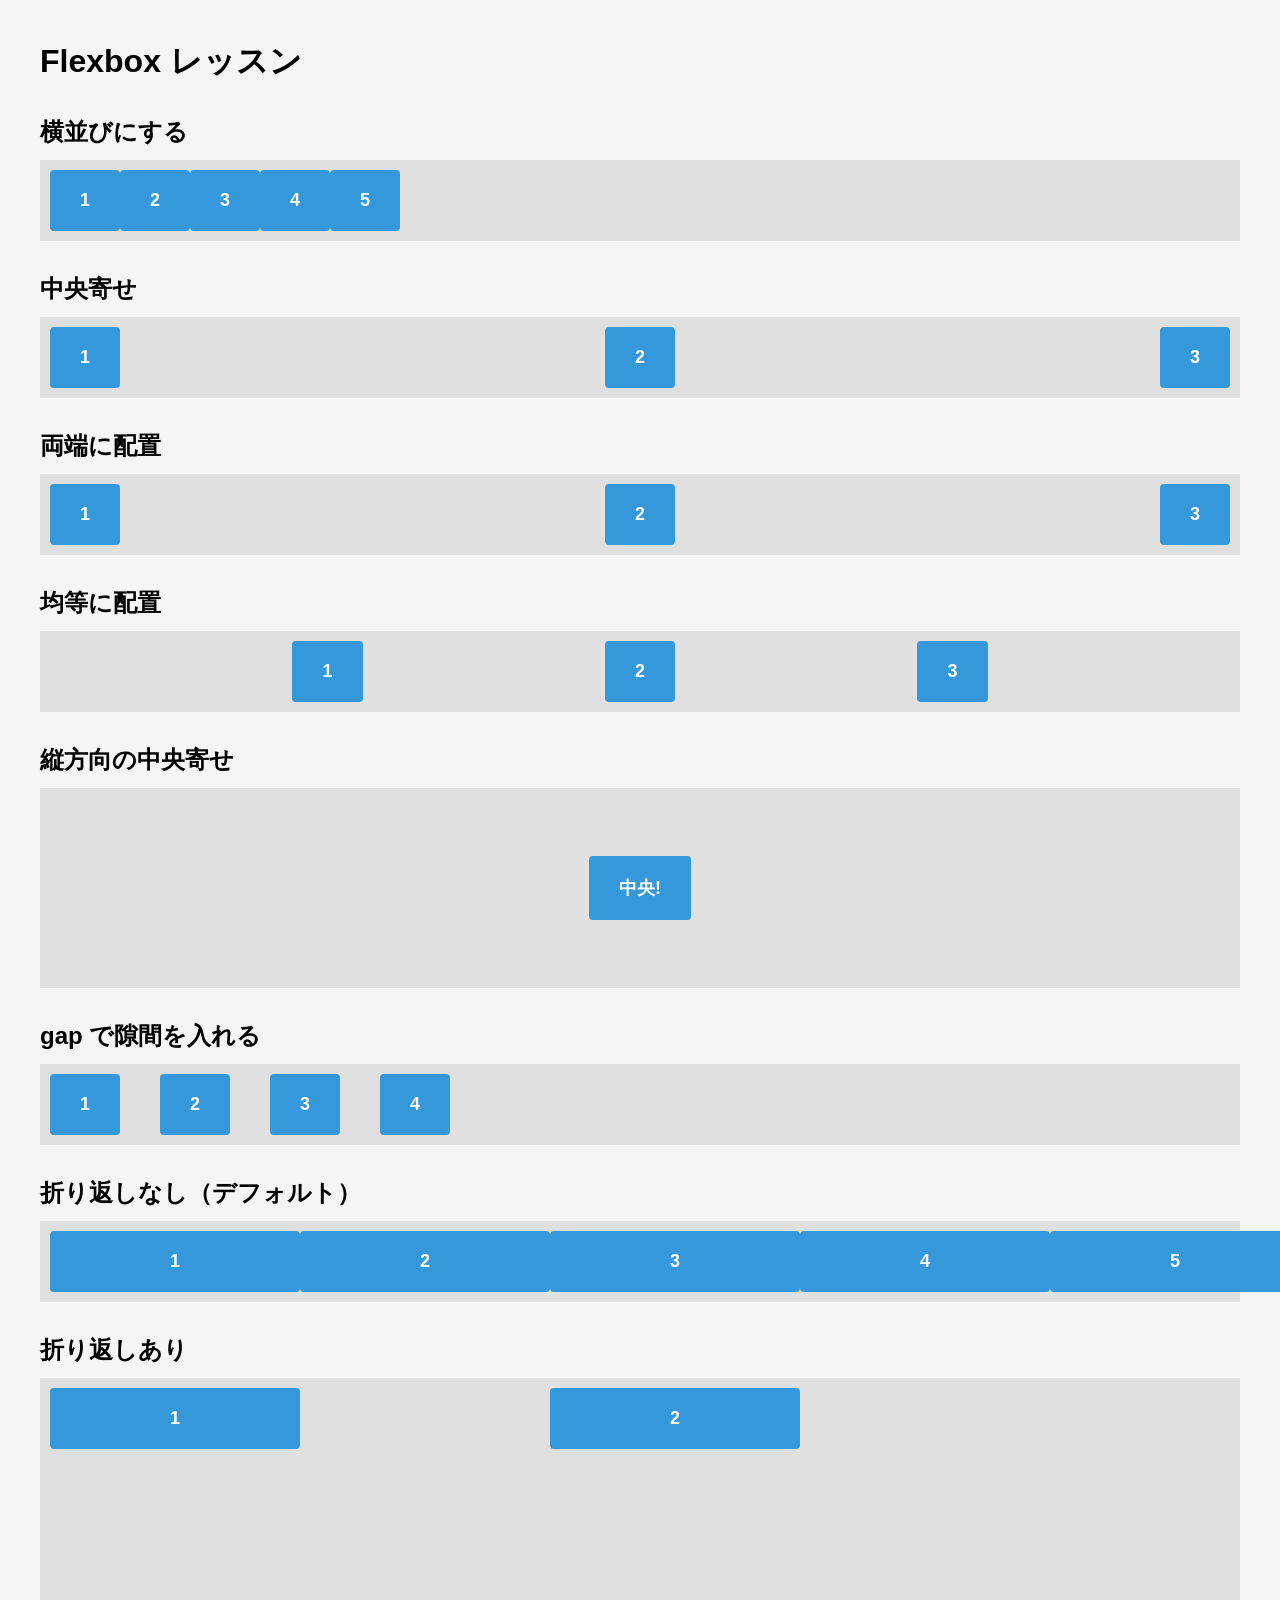
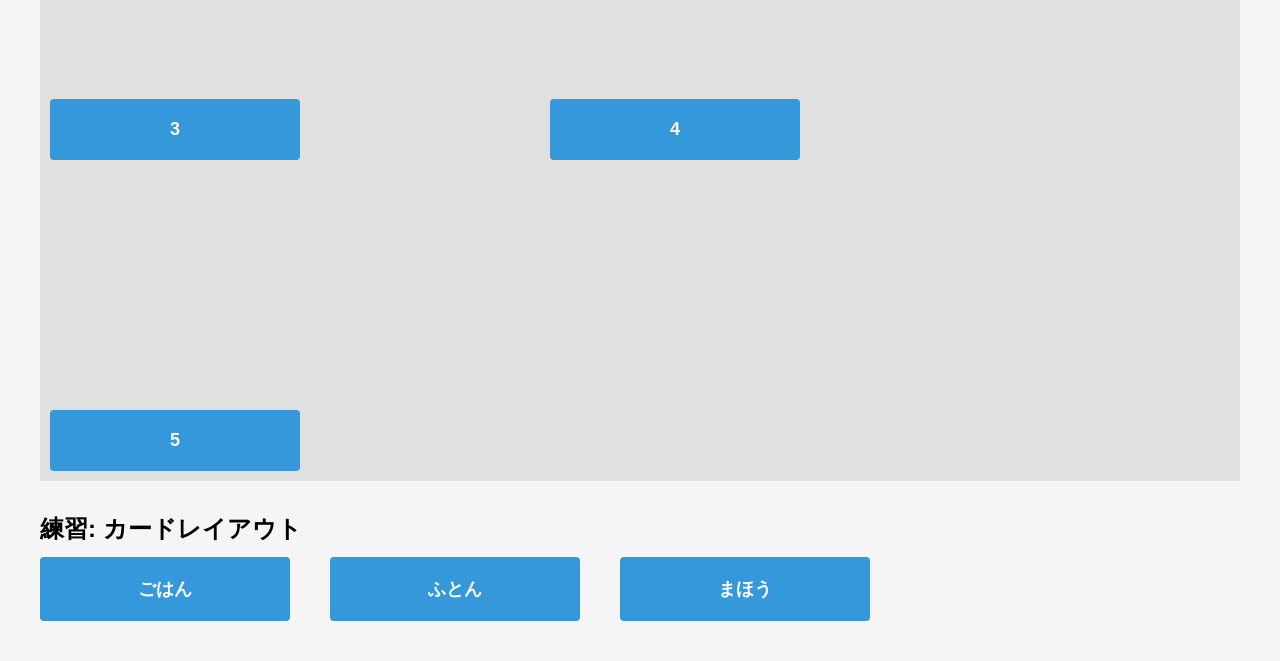
==== exercises/lesson03/index.html @ 2de2655f "おなかがへったら" ====
<!doctype html>
<html lang="ja">
  <head>
    <meta charset="UTF-8" />
    <meta name="viewport" content="width=device-width, initial-scale=1.0" />
    <title>Flexboxレッスン</title>
    <link rel="stylesheet" href="style.css" />
  </head>
  <body>
    <h1>Flexbox レッスン</h1>

    <!-- Step 1: display: flex で横並び -->
    <h2>横並びにする</h2>
    <div class="container">
      <div class="item">1</div>
      <div class="item">2</div>
      <div class="item">3</div>
      <div class="item">4</div>
      <div class="item">5</div>
    </div>

    <!-- Step 2: justify-content -->
    <h2>中央寄せ</h2>
    <div class="container jc-center">
      <div class="item">1</div>
      <div class="item">2</div>
      <div class="item">3</div>
    </div>

    <h2>両端に配置</h2>
    <div class="container jc-between">
      <div class="item">1</div>
      <div class="item">2</div>
      <div class="item">3</div>
    </div>

    <h2>均等に配置</h2>
    <div class="container jc-evenly">
      <div class="item">1</div>
      <div class="item">2</div>
      <div class="item">3</div>
    </div>

    <!-- Step 3: align-items: center -->
    <h2>縦方向の中央寄せ</h2>
    <div class="container center-both">
      <div class="item">中央!</div>
    </div>

    <!-- Step 4: gap -->
    <h2>gap で隙間を入れる</h2>
    <div class="container gap-demo">
      <div class="item">1</div>
      <div class="item">2</div>
      <div class="item">3</div>
      <div class="item">4</div>
    </div>

    <!-- Step 5: flex-wrap -->
    <h2>折り返しなし（デフォルト）</h2>
    <div class="container nowrap-demo">
      <div class="item wide">1</div>
      <div class="item wide">2</div>
      <div class="item wide">3</div>
      <div class="item wide">4</div>
      <div class="item wide">5</div>
    </div>

    <h2>折り返しあり</h2>
    <div class="container wrap-demo">
      <div class="item wide">1</div>
      <div class="item wide">2</div>
      <div class="item wide">3</div>
      <div class="item wide">4</div>
      <div class="item wide">5</div>
    </div>

    <!-- 練習問題: カードを3つ横並びにしよう -->
    <h2>練習: カードレイアウト</h2>
    <div class="card-container">
      <div class="item wide">ごはん</div>
      <div class="item wide">ふとん</div>
      <div class="item wide">まほう</div>
    </div>
  </body>
</html>
---- exercises/lesson03/style.css ----
/* ===== リセット・基本設定 ===== */
* {
  margin: 0;
  padding: 0;
  box-sizing: border-box;
}

body {
  padding: 40px;
  font-family: sans-serif;
  background-color: #f5f5f5;
}

h1 {
  margin-bottom: 24px;
}

h2 {
  margin-top: 32px;
  margin-bottom: 12px;
}

/* コンテナ（親要素）の見た目 */
.container {
  background-color: #e0e0e0;
  padding: 10px;
  margin-bottom: 16px;
  display: flex;
}

/* アイテム（子要素）の見た目 */
.item {
  background-color: #3498db;
  color: white;
  padding: 20px 30px;
  text-align: center;
  font-weight: bold;
  font-size: 18px;
  border-radius: 4px;
}

/* ===== Step 2: justify-content ===== */
.jc-center {
  justify-content: space-between;
}
.jc-between {
  justify-content: space-between;
}
.jc-evenly {
  justify-content: space-evenly;
} /* ガイドに沿って .jc-center, .jc-between, .jc-evenly を書こう */

/* ===== Step 3: align-items: center ===== */
.center-both {
  justify-content: center;
  align-items: center;
  height: 200px;
} /* .center-both に justify-content, align-items, height を書こう */

/* ===== Step 4: gap ===== */
.gap-demo {
  gap: 40px;
} /* .gap-demo に gap を追加しよう */

/* ===== Step 5: flex-wrap ===== */
.item.wide {
  min-width: 250px;
}

.nowrap-demo {
  /* デフォルト：折り返さない（はみ出す)*/
}

.wrap-demo {
  flex-wrap: wrap;
  gap: 250px;
}

/* .wrap-demo に flex-wrap と gap を書こう */

/* ===== 練習問題: カードレイアウト ===== */
.card-container {
  display: flex;
  gap: 40px;
}

.card {
  background-color: white;
  padding: 20px;
  border: 1px solid red;
  border-radius: 8px;
}
/* .card-container と .card のスタイルを自分で書いてみよう */
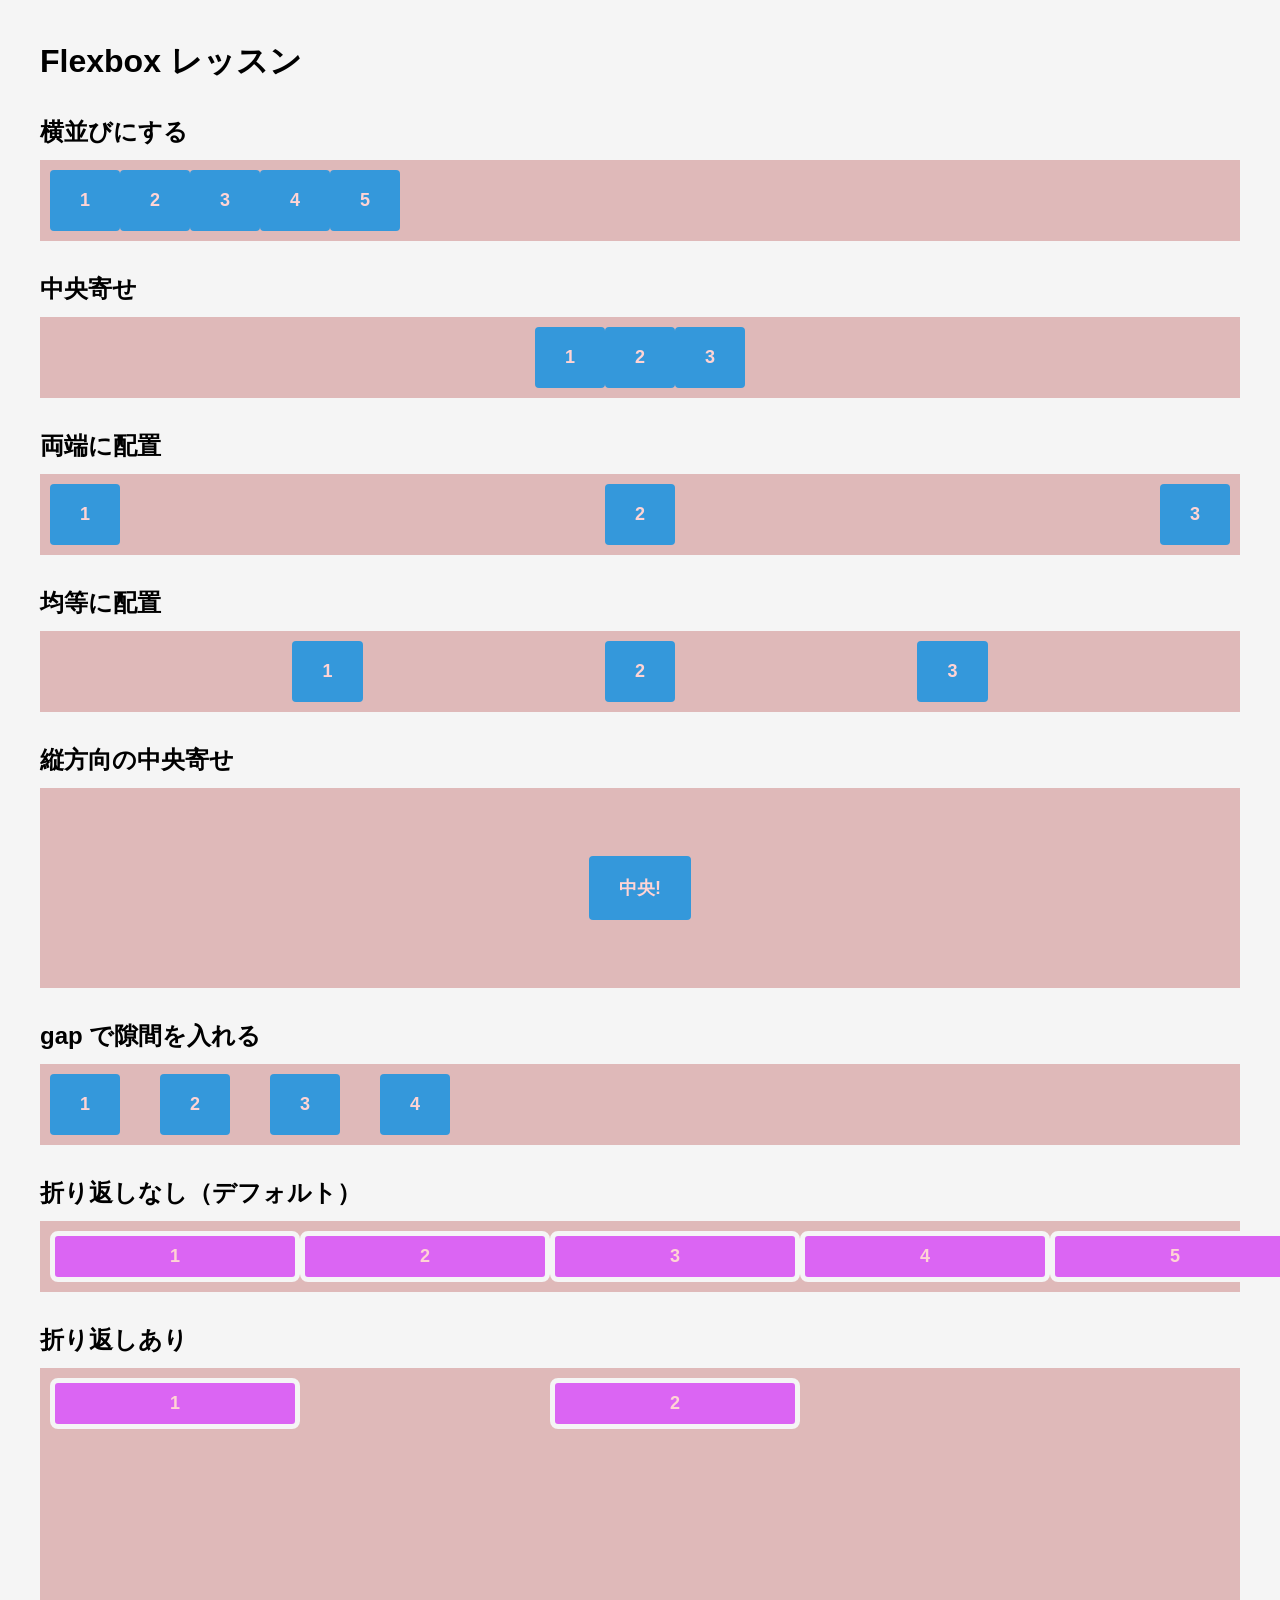
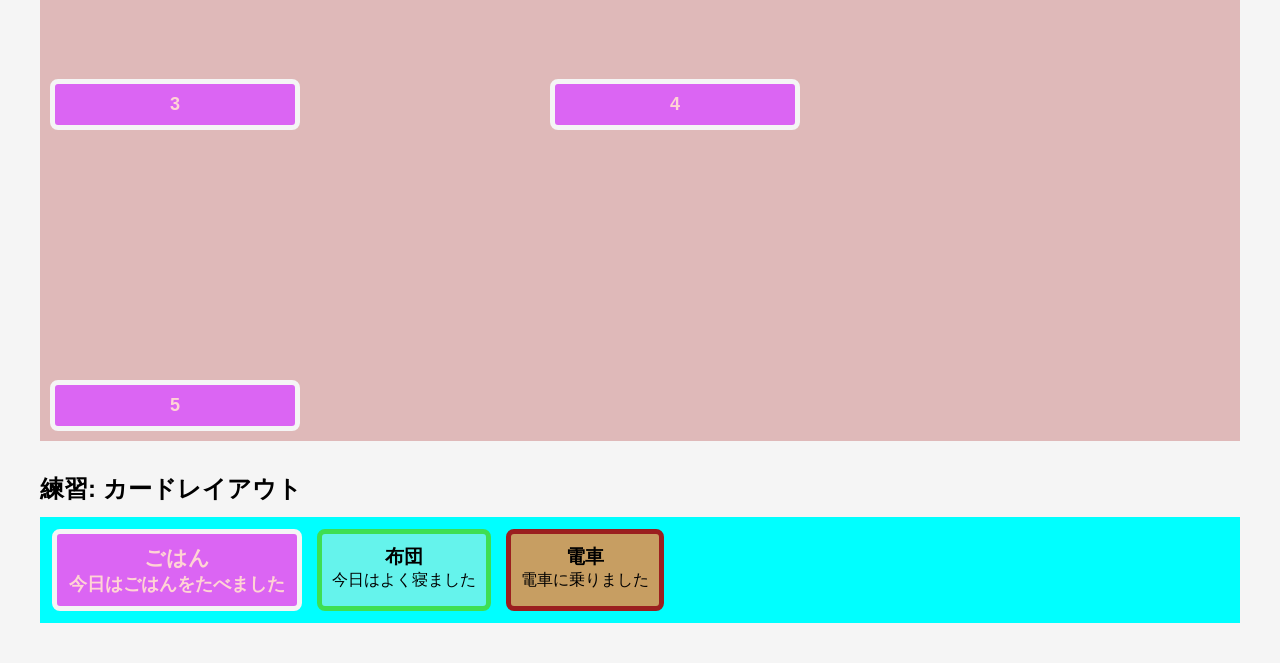
==== commit f7dde607: "なるほどね" ====
--- a/exercises/lesson03/index.html
+++ b/exercises/lesson03/index.html
@@ -78,9 +78,18 @@
     <!-- 練習問題: カードを3つ横並びにしよう -->
     <h2>練習: カードレイアウト</h2>
     <div class="card-container">
-      <div class="item wide">ごはん</div>
-      <div class="item wide">ふとん</div>
-      <div class="item wide">まほう</div>
+      <div class="item wide">
+        <h3>ごはん</h3>
+        <p>今日はごはんをたべました</p>
+      </div>
+      <div class="dududu">
+        <h3>布団</h3>
+        <p>今日はよく寝ました</p>
+      </div>
+      <div class="tem">
+        <h3>電車</h3>
+        <p>電車に乗りました</p>
+      </div>
     </div>
   </body>
 </html>
--- a/exercises/lesson03/style.css
+++ b/exercises/lesson03/style.css
@@ -22,7 +22,7 @@
 
 /* コンテナ（親要素）の見た目 */
 .container {
-  background-color: #e0e0e0;
+  background-color: #dfb9b9;
   padding: 10px;
   margin-bottom: 16px;
   display: flex;
@@ -31,7 +31,7 @@
 /* アイテム（子要素）の見た目 */
 .item {
   background-color: #3498db;
-  color: white;
+  color: rgb(255, 212, 212);
   padding: 20px 30px;
   text-align: center;
   font-weight: bold;
@@ -41,7 +41,7 @@
 
 /* ===== Step 2: justify-content ===== */
 .jc-center {
-  justify-content: space-between;
+  justify-content: center;
 }
 .jc-between {
   justify-content: space-between;
@@ -80,14 +80,40 @@
 
 /* ===== 練習問題: カードレイアウト ===== */
 .card-container {
+  background-color: aqua;
   display: flex;
-  gap: 40px;
+  gap: 15px;
+  padding: 12px;
 }
 
 .card {
-  background-color: white;
+  background-color: rgb(236, 236, 236);
   padding: 20px;
-  border: 1px solid red;
+  border: 10px solid red;
   border-radius: 8px;
 }
+
+.item.wide {
+  background-color: #db65f3;
+  padding: 10px;
+  border: 5px solid #f5f5f5;
+  border-radius: 8px;
+}
+
+.dududu {
+  background-color: #65f3ec;
+  padding: 10px;
+  border: 5px solid #3edf53;
+  border-radius: 8px;
+  text-align: center;
+}
+
+.tem {
+  background-color: #c79e62;
+  padding: 10px;
+  border: 5px solid #9b1f1f;
+  border-radius: 8px;
+  text-align: center;
+}
+
 /* .card-container と .card のスタイルを自分で書いてみよう */
